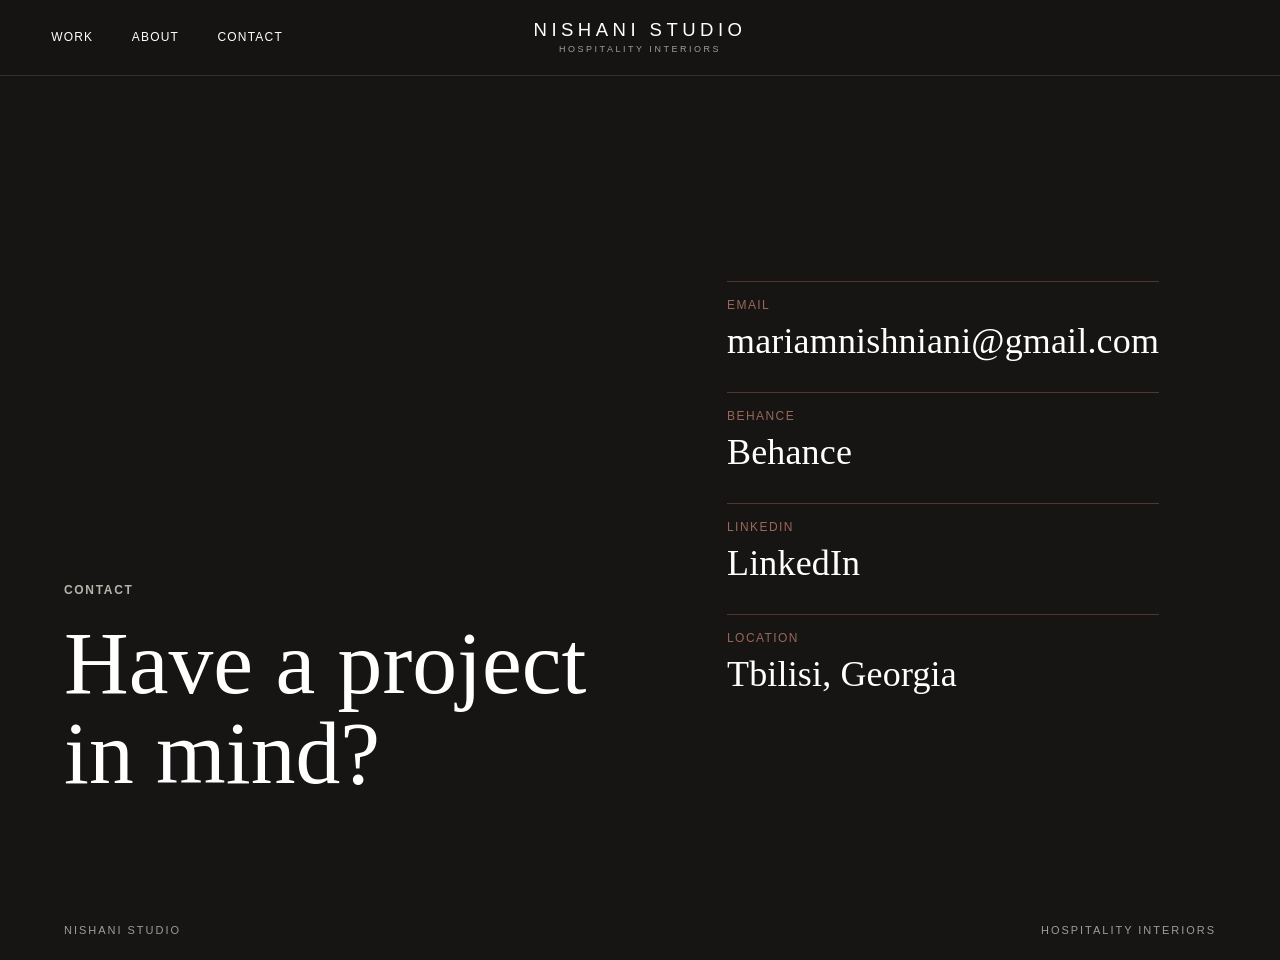
==== mariam-n-contact.html @ 5214959a "Initial Nishani Studio website" ====
<!doctype html>
<html lang="en">
  <head>
    <meta charset="utf-8" />
    <meta name="viewport" content="width=device-width, initial-scale=1" />
    <title>Contact / NISHANI STUDIO</title>
    <link rel="icon" href="favicon.ico" sizes="any" />
    <link rel="icon" type="image/png" sizes="16x16" href="favicon-16x16.png" />
    <link rel="icon" type="image/png" sizes="32x32" href="favicon-32x32.png" />
    <link rel="icon" type="image/png" sizes="48x48" href="favicon-48x48.png" />
    <link rel="apple-touch-icon" sizes="180x180" href="apple-touch-icon.png" />
    <link rel="stylesheet" href="mariam-n-studio.css?v=image-hierarchy-1" />
  </head>
  <body class="about-dark">
    <header class="site-header">
      <nav class="nav" aria-label="Primary">
        <a href="nishani-work.html#work">Work</a>
        <a href="nishani-about.html">About</a>
        <a href="mariam-n-contact.html">Contact</a>
      </nav>
      <a class="brand" href="index.html">NISHANI STUDIO<small>HOSPITALITY INTERIORS</small></a>
      <nav class="nav right" aria-label="Secondary"></nav>
    </header>

    <main>
      <section class="contact-page" data-reveal>
        <div>
          <p class="label">Contact</p>
          <h1>Have a project<br />in mind?</h1>
        </div>
        <div class="contact-details">
          <div class="contact-line">
            <span>Email</span>
            <a href="mailto:mariamnishniani@gmail.com">mariamnishniani@gmail.com</a>
          </div>
          <div class="contact-line">
            <span>Behance</span>
            <a href="https://www.behance.net/mariamnishni" target="_blank" rel="noreferrer">Behance</a>
          </div>
          <div class="contact-line">
            <span>LinkedIn</span>
            <a href="https://www.linkedin.com/in/mariam-nishnianidze-673200267/" target="_blank" rel="noreferrer">LinkedIn</a>
          </div>
          <div class="contact-line">
            <span>Location</span>
            <strong>Tbilisi, Georgia</strong>
          </div>
        </div>
      </section>
    </main>

    <footer>
      <span>NISHANI STUDIO</span>
      <span>HOSPITALITY INTERIORS</span>
    </footer>
    <script src="mariam-n-studio.js?v=motion-1"></script>
  </body>
</html>
---- mariam-n-studio.css ----
:root {
  --paper: #ffffff;
  --ink: #161514;
  --muted: #716b63;
  --line: #ded6cb;
  --soft: #f5f5f3;
  --clay: #9a6758;
  --berry: #7b2948;
  --sage: #647468;
  --serif: "PP Editorial New", "Editorial New", "Source Serif 4", "Literata", "Charter", "Constantia", "Cambria", Georgia, "Times New Roman", serif;
  --identity: "PP Neue Montreal", "Neue Haas Grotesk Text", "Neue Haas Grotesk Display", "Sohne", "Suisse Int'l", "Inter Tight", "Avenir Next", "Helvetica Neue", Helvetica, Arial, sans-serif;
  --sans: "Neue Haas Grotesk Text", "Avenir Next", Avenir, "Helvetica Neue", Helvetica, Arial, sans-serif;
  --mono-sans: "Avenir Next Condensed", "Arial Narrow", "Helvetica Neue", Helvetica, Arial, sans-serif;
  --project-hero-width: min(1500px, calc(100vw - clamp(28px, 6vw, 120px)));
  --project-standard-width: min(1180px, calc(100vw - clamp(42px, 13vw, 230px)));
  --project-detail-width: min(780px, calc(100vw - clamp(56px, 18vw, 320px)));
  --project-image-spacing: clamp(18px, 2.5vw, 34px);
}

* {
  box-sizing: border-box;
}

html {
  scroll-behavior: smooth;
}

body {
  margin: 0;
  background: var(--paper);
  color: var(--ink);
  font-family: var(--sans);
  font-size: 16px;
  letter-spacing: 0.01em;
  opacity: 0;
  transition: opacity 700ms ease;
}

body.is-loaded {
  opacity: 1;
}

body.is-leaving {
  opacity: 0;
}

body.landing-page {
  overflow: hidden;
  background: var(--ink);
  transition: opacity 900ms ease;
}

body.about-dark {
  background: var(--ink);
  color: var(--paper);
}

img {
  display: block;
  width: 100%;
  height: 100%;
  object-fit: cover;
}

a {
  color: inherit;
  text-decoration: none;
}

a,
button {
  transition: color 220ms ease, border-color 220ms ease, opacity 220ms ease, transform 220ms ease;
}

a:hover {
  color: var(--clay);
}

.site-header {
  position: sticky;
  top: 0;
  z-index: 20;
  display: grid;
  grid-template-columns: 1fr auto 1fr;
  align-items: center;
  padding: 20px clamp(20px, 4vw, 60px);
  border-bottom: 1px solid rgba(22, 21, 20, 0.08);
  background: rgba(255, 255, 255, 0.9);
  backdrop-filter: blur(14px);
}

.about-dark .site-header {
  border-bottom-color: rgba(255, 255, 255, 0.12);
  background: rgba(22, 21, 20, 0.88);
  color: var(--paper);
}

.about-dark .brand small,
.about-dark footer {
  color: rgba(255, 255, 255, 0.58);
}

.brand {
  justify-self: center;
  font-family: var(--identity);
  font-size: clamp(16px, 1.45vw, 22px);
  font-weight: 500;
  letter-spacing: 0.24em;
  line-height: 1.05;
  text-align: center;
  text-transform: uppercase;
}

.brand small {
  display: block;
  margin-top: 6px;
  color: var(--muted);
  font-family: var(--identity);
  font-size: 9px;
  font-weight: 400;
  letter-spacing: 0.28em;
  text-align: center;
  text-transform: uppercase;
}

.nav {
  display: flex;
  gap: clamp(18px, 3vw, 42px);
  align-items: center;
  font-family: var(--mono-sans);
  font-size: 12px;
  letter-spacing: 0.1em;
  text-transform: uppercase;
}

.nav.right {
  justify-content: flex-end;
}

.landing {
  position: relative;
  min-height: 100vh;
  display: grid;
  place-items: center;
  overflow: hidden;
  background: var(--ink);
  color: var(--paper);
}

.landing-image {
  position: absolute;
  inset: 0;
  width: 100%;
  height: 100%;
  object-fit: cover;
  object-position: center center;
  transform: scale(1.025);
  filter: saturate(0.92) contrast(1.01);
  animation: landingDrift 28s ease-in-out infinite alternate;
}

.landing-video {
  position: absolute;
  inset: 0;
  z-index: 0;
  width: 100%;
  height: 100%;
  object-fit: cover;
  object-position: center center;
  filter: saturate(0.92) contrast(1.01);
}

.landing-video:not([hidden]) + .landing-image {
  opacity: 0;
}

.landing-page.is-leaving .landing-image {
  transform: scale(1.08);
  filter: saturate(0.8) contrast(1.05) brightness(0.72);
}

.landing-shade {
  position: absolute;
  inset: 0;
  background:
    linear-gradient(180deg, rgba(0, 0, 0, 0.26), rgba(0, 0, 0, 0.06) 38%, rgba(0, 0, 0, 0.36)),
    rgba(0, 0, 0, 0.08);
  transition: background 900ms ease, opacity 900ms ease;
}

.landing-page.is-leaving .landing-shade {
  opacity: 1;
  background:
    linear-gradient(180deg, rgba(0, 0, 0, 0.68), rgba(0, 0, 0, 0.48)),
    rgba(0, 0, 0, 0.42);
}

.landing-header {
  position: absolute;
  top: 0;
  left: 0;
  right: 0;
  z-index: 2;
  display: flex;
  justify-content: center;
  padding: clamp(22px, 4vw, 44px) clamp(20px, 5vw, 70px);
}

.landing-nav {
  display: flex;
  gap: clamp(24px, 4vw, 56px);
  color: rgba(245, 240, 232, 0.82);
  font-family: var(--mono-sans);
  font-size: 12px;
  letter-spacing: 0.2em;
  text-transform: uppercase;
}

.landing-nav a:hover {
  color: var(--paper);
}

.landing-wordmark {
  color: var(--paper);
  font-family: var(--identity);
  font-size: clamp(16px, 1.6vw, 24px);
  font-weight: 500;
  letter-spacing: 0.24em;
  text-align: center;
  text-transform: uppercase;
}

.landing-wordmark small {
  display: block;
  margin-top: 7px;
  color: rgba(245, 240, 232, 0.72);
  font-family: var(--identity);
  font-size: 9px;
  font-weight: 400;
  letter-spacing: 0.3em;
}

.landing-center {
  position: relative;
  z-index: 2;
  width: min(880px, calc(100vw - 40px));
  color: var(--paper);
  text-align: center;
}

.landing-page.is-leaving .landing-center,
.landing-page.is-leaving .landing-header,
.landing-page.is-leaving .enter-link {
  opacity: 0;
  transform: translateY(-10px);
  transition: opacity 620ms ease, transform 620ms ease;
}

.landing-kicker {
  margin: 0 0 18px;
  color: rgba(245, 240, 232, 0.72);
  font-family: var(--mono-sans);
  font-size: 12px;
  letter-spacing: 0.26em;
  text-transform: uppercase;
}

.landing-center h1 {
  max-width: none;
  color: var(--paper);
  font-family: var(--identity);
  font-size: clamp(42px, 8vw, 112px);
  font-weight: 500;
  letter-spacing: 0.22em;
  line-height: 0.95;
  text-transform: uppercase;
}

.landing-center p:not(.landing-kicker) {
  max-width: 560px;
  margin: 20px auto 0;
  color: rgba(245, 240, 232, 0.78);
  font-family: var(--identity);
  font-size: 11px;
  font-weight: 400;
  letter-spacing: 0.3em;
  text-transform: uppercase;
}

.enter-link {
  position: absolute;
  left: 50%;
  bottom: clamp(24px, 5vw, 48px);
  z-index: 2;
  display: grid;
  gap: 12px;
  justify-items: center;
  color: var(--paper);
  font-family: var(--mono-sans);
  font-size: 12px;
  letter-spacing: 0.22em;
  text-transform: uppercase;
  transform: translateX(-50%);
}

.enter-link span {
  width: 1px;
  height: 44px;
  background: rgba(245, 240, 232, 0.64);
  transform-origin: top;
  animation: enterLine 1.8s ease-in-out infinite;
}

@keyframes landingDrift {
  from {
    transform: scale(1.025) translate3d(0, 0, 0);
  }

  to {
    transform: scale(1.055) translate3d(-0.8%, -0.4%, 0);
  }
}

@keyframes enterLine {
  0%, 100% {
    transform: scaleY(0.35);
    opacity: 0.55;
  }

  50% {
    transform: scaleY(1);
    opacity: 1;
  }
}

.hero {
  min-height: calc(100vh - 76px);
  display: grid;
  grid-template-columns: minmax(0, 0.72fr) minmax(380px, 1.28fr);
}

.work-intro {
  min-height: calc(72vh - 76px);
  display: flex;
  flex-direction: column;
  justify-content: flex-end;
  padding-bottom: clamp(54px, 9vw, 118px);
}

.work-intro h1 {
  max-width: 1160px;
}

.work-index {
  padding-top: clamp(42px, 6vw, 82px);
  padding-inline: clamp(16px, 3.6vw, 56px);
}

.work-label {
  margin-bottom: clamp(22px, 3vw, 40px);
}

.hero-copy {
  display: flex;
  flex-direction: column;
  justify-content: center;
  padding: clamp(42px, 7vw, 96px) clamp(22px, 5vw, 72px);
}

.label,
.meta {
  color: var(--clay);
  font-family: var(--mono-sans);
  font-size: 12px;
  font-weight: 700;
  letter-spacing: 0.14em;
  text-transform: uppercase;
}

.label {
  margin: 0 0 18px;
}

h1,
h2,
h3 {
  margin: 0;
  font-family: var(--serif);
  font-weight: 400;
}

h1 {
  max-width: 780px;
  font-size: clamp(48px, 8vw, 104px);
  line-height: 0.96;
  letter-spacing: 0;
}

h2 {
  font-size: clamp(36px, 5.4vw, 74px);
  line-height: 1.02;
  letter-spacing: 0;
}

h3 {
  font-size: clamp(26px, 3.4vw, 44px);
  line-height: 1.08;
  letter-spacing: 0;
}

p {
  color: var(--muted);
  line-height: 1.65;
  font-weight: 400;
}

.intro {
  max-width: 570px;
  margin: 30px 0 0;
  font-size: 18px;
}

.hero-image {
  min-height: 540px;
  overflow: hidden;
}

.hero-image img,
.work-card img,
.feature-project img,
.project-hero img,
.full-bleed img,
.gallery-two img {
  transform: scale(1.018);
  transition: transform 1800ms cubic-bezier(.2,.65,.2,1), filter 900ms ease, opacity 700ms ease;
}

.is-loaded .hero-image img,
.work-card:hover img,
.feature-project:hover img,
.project-hero img,
.full-bleed img,
.gallery-two img {
  transform: scale(1);
}

section {
  padding: clamp(86px, 12vw, 160px) clamp(20px, 5vw, 78px);
}

.section-head {
  display: grid;
  grid-template-columns: minmax(0, 0.7fr) minmax(280px, 0.3fr);
  gap: 30px;
  align-items: end;
  margin-bottom: 42px;
}

.section-head p {
  margin: 0;
}

.work-grid {
  display: grid;
  grid-template-columns: repeat(12, 1fr);
  gap: 18px;
}

.work-card {
  display: grid;
  gap: 16px;
}

.work-card a figure {
  transition: opacity 420ms ease, transform 900ms cubic-bezier(.2,.65,.2,1);
}

.work-card a:hover figure {
  opacity: 0.94;
  transform: translateY(-2px);
}

.editorial-work {
  display: grid;
  gap: clamp(18px, 2.5vw, 32px);
}

.feature-project {
  display: grid;
  grid-template-columns: minmax(0, 0.72fr) minmax(220px, 0.28fr);
  gap: clamp(16px, 2.4vw, 34px);
  align-items: center;
  --project-accent: var(--clay);
  --project-accent-hover: var(--clay);
  cursor: pointer;
}

.feature-project--social {
  --project-accent: #4f2f2c;
  --project-accent-hover: #673832;
  width: min(1320px, 100%);
  margin-inline: auto;
  grid-template-columns: minmax(0, 0.66fr) minmax(260px, 0.28fr);
  gap: clamp(18px, 2.6vw, 40px);
  justify-content: center;
}

.feature-project--hotel {
  --project-accent: #9a6758;
  --project-accent-hover: #ad7463;
}

.feature-project--cinematic {
  --project-accent: #6b4633;
  --project-accent-hover: #7c5039;
}

.feature-project--immersive {
  --project-accent: #9a7a56;
  --project-accent-hover: #aa855d;
}

.feature-project--kurunkoo {
  --project-accent: #6f3b42;
  --project-accent-hover: #81464d;
}

.feature-project:nth-child(even) {
  grid-template-columns: minmax(220px, 0.28fr) minmax(0, 0.72fr);
  align-items: center;
}

.feature-project--lead {
  grid-template-columns: minmax(0, 0.75fr) minmax(210px, 0.25fr);
}

.feature-project--wide {
  grid-template-columns: minmax(0, 0.76fr) minmax(210px, 0.24fr);
}

.feature-project--portrait figure {
  min-height: clamp(500px, 68vh, 820px);
}

.feature-project--hotel {
  grid-template-columns: minmax(0, 0.44fr) minmax(240px, 0.34fr);
  justify-content: center;
}

.feature-project--hotel figure {
  width: min(520px, 100%);
  min-height: clamp(620px, 76vh, 860px);
  justify-self: end;
}

.feature-project--hotel .feature-project-copy {
  justify-self: start;
}

.feature-project--cinematic {
  grid-template-columns: minmax(230px, 0.27fr) minmax(0, 0.73fr);
}

.feature-project--cinematic figure {
  grid-column: 2;
  min-height: clamp(430px, 56vh, 640px);
}

.feature-project--cinematic .feature-project-copy {
  grid-column: 1;
  grid-row: 1;
  justify-self: end;
}

.feature-project--immersive {
  grid-template-columns: minmax(0, 0.82fr) minmax(220px, 0.18fr);
  align-items: end;
  padding-top: clamp(18px, 2vw, 34px);
}

.feature-project--immersive figure {
  min-height: clamp(520px, 70vh, 820px);
}

.feature-project--immersive .feature-project-copy {
  align-self: end;
  padding-bottom: clamp(14px, 2vw, 32px);
}

.feature-project figure {
  grid-column: auto;
  margin: 0;
  min-height: clamp(430px, 60vh, 700px);
  overflow: hidden;
  background: var(--soft);
}

.feature-project--lead figure {
  min-height: clamp(460px, 64vh, 760px);
}

.feature-project-media {
  display: grid;
  gap: 10px;
}

.feature-project-media > a {
  display: block;
  color: inherit;
}

.feature-project figure img {
  width: 100%;
  height: 100%;
  object-fit: cover;
  transform: scale(1);
  transition: transform 2200ms cubic-bezier(.2,.65,.2,1), filter 1200ms ease;
}

.feature-project:hover figure img {
  transform: scale(1.028) translate3d(-0.35%, -0.25%, 0);
  filter: brightness(0.95) saturate(0.96);
}

.day-night-hover {
  position: relative;
  isolation: isolate;
}

.day-night-hover .day-image,
.day-night-hover .night-image {
  display: block;
}

.day-night-hover .night-image {
  position: absolute;
  inset: 0;
  z-index: 1;
  opacity: 0;
  transition: opacity 1400ms ease, transform 1500ms cubic-bezier(.2,.65,.2,1), filter 1400ms ease;
}

.day-night-hover .day-image {
  transition: transform 1500ms cubic-bezier(.2,.65,.2,1), filter 1400ms ease;
}

.feature-project--social:hover .day-night-hover img {
  transform: scale(1);
  filter: none;
}

.feature-project--social .day-night-trigger:hover .day-image,
.feature-project--social .day-night-trigger:focus-visible .day-image {
  transform: scale(1.018);
  filter: brightness(0.92) saturate(0.95);
}

.feature-project--social .day-night-trigger:hover .night-image,
.feature-project--social .day-night-trigger:focus-visible .night-image {
  opacity: 1;
  transform: scale(1.026) translate3d(-0.2%, -0.15%, 0);
}

.motion-helper {
  margin: 0;
  color: var(--clay);
  font-family: var(--mono-sans);
  font-size: 10px;
  letter-spacing: 0.22em;
  line-height: 1.4;
  text-transform: uppercase;
}

@media (hover: none) {
  .day-night-hover .night-image {
    display: none;
  }

  .motion-helper {
    display: none;
  }
}

.feature-project:nth-child(even) figure {
  grid-column: 2;
}

.feature-project-copy {
  grid-column: auto;
  width: min(320px, 100%);
  padding-bottom: 0;
  align-self: center;
}

.feature-project:nth-child(even) .feature-project-copy {
  grid-column: 1;
  grid-row: 1;
  justify-self: end;
  padding-top: 0;
  padding-bottom: 0;
}

.feature-project--hotel {
  grid-template-columns: minmax(230px, 0.32fr) minmax(0, 0.46fr);
  gap: clamp(12px, 2.2vw, 34px);
  justify-content: center;
  margin-top: clamp(-30px, -2.1vw, -20px);
}

.feature-project--hotel figure {
  grid-column: 2;
  width: min(620px, 100%);
  height: clamp(600px, 76vh, 850px);
  justify-self: start;
}

.feature-project--hotel .feature-project-copy {
  grid-column: 1;
  grid-row: 1;
  justify-self: end;
}

.feature-project--cinematic {
  grid-template-columns: minmax(0, 0.62fr) minmax(220px, 0.27fr);
  gap: clamp(18px, 2.6vw, 36px);
}

.feature-project--cinematic figure {
  grid-column: 1;
  height: clamp(360px, 48vh, 540px);
  min-height: 0;
}

.feature-project--cinematic .feature-project-copy {
  grid-column: 2;
  grid-row: 1;
  justify-self: start;
}

.feature-project--cinematic figure img {
  height: 100%;
}

.feature-project.feature-project--immersive {
  grid-template-columns: 1fr;
  gap: clamp(14px, 1.8vw, 24px);
  padding-block: clamp(10px, 1.3vw, 20px);
}

.feature-project.feature-project--immersive figure {
  grid-column: 1;
  height: clamp(500px, 68vh, 720px);
  min-height: 0;
}

.feature-project.feature-project--immersive .feature-project-copy {
  grid-column: 1;
  grid-row: 2;
  width: min(430px, 100%);
  justify-self: start;
  padding-bottom: 0;
}

.feature-project.feature-project--immersive figure img {
  height: 100%;
}

.feature-project-copy .project-category {
  max-width: 440px;
  margin: 10px 0 0;
  color: var(--project-accent);
  font-family: var(--mono-sans);
  font-size: 12px;
  letter-spacing: 0.12em;
  line-height: 1.5;
  text-transform: uppercase;
  transition: color 520ms ease;
}

.feature-project-copy .project-statement {
  max-width: 340px;
  margin: 12px 0 0;
  color: rgba(106, 99, 91, 0.86);
  font-size: 14px;
  line-height: 1.55;
}

.feature-project-copy h3 {
  margin-top: 10px;
  color: var(--project-accent);
  font-size: clamp(34px, 4.8vw, 68px);
  transition: color 520ms ease;
}

.feature-project:hover .feature-project-copy h3,
.feature-project:hover .feature-project-copy .project-category,
.feature-project:hover .project-number {
  color: var(--project-accent-hover);
}

.project-number {
  display: block;
  color: var(--project-accent);
  font-family: var(--mono-sans);
  font-size: 11px;
  letter-spacing: 0.16em;
  line-height: 1;
  transition: color 520ms ease;
}

.feature-project-copy .text-link {
  display: inline-block;
  margin-top: 26px;
  border-bottom: 1px solid currentColor;
  padding-bottom: 5px;
  font-family: var(--mono-sans);
  font-size: 12px;
  letter-spacing: 0.14em;
  text-transform: uppercase;
}

.work-card:nth-child(1) {
  grid-column: span 7;
}

.work-card:nth-child(2) {
  grid-column: span 5;
  padding-top: 76px;
}

.work-card:nth-child(3) {
  grid-column: 3 / span 8;
}

.work-card figure {
  margin: 0;
  aspect-ratio: 4 / 3;
  overflow: hidden;
  background: var(--soft);
}

.work-card:nth-child(2) figure {
  aspect-ratio: 4 / 5;
}

.work-card p {
  max-width: 720px;
  margin: 10px 0 0;
}

.split {
  display: grid;
  grid-template-columns: minmax(280px, 0.8fr) minmax(0, 1.2fr);
  gap: clamp(32px, 6vw, 84px);
  align-items: start;
  border-top: 1px solid var(--line);
  border-bottom: 1px solid var(--line);
}

.monogram {
  width: min(260px, 66vw);
  aspect-ratio: 1;
  display: grid;
  place-items: center;
  border: 1px solid var(--ink);
  font-family: var(--serif);
  font-size: clamp(54px, 9vw, 92px);
  letter-spacing: 0.12em;
}

.portrait-placeholder {
  width: min(360px, 72vw);
  aspect-ratio: 4 / 5;
  background:
    linear-gradient(135deg, rgba(22, 21, 20, 0.05), rgba(22, 21, 20, 0.015)),
    var(--soft);
}

.about-editorial {
  min-height: calc(100vh - 76px);
  display: grid;
  grid-template-columns: minmax(0, 0.62fr) minmax(300px, 0.38fr);
  gap: clamp(44px, 8vw, 110px);
  align-items: center;
  background: var(--ink);
  color: var(--paper);
}

.about-copy h1 {
  max-width: 900px;
  color: var(--paper);
  font-size: clamp(40px, 6.5vw, 86px);
  line-height: 1.02;
}

.about-body {
  max-width: 620px;
  margin: clamp(28px, 4vw, 46px) 0 0;
  color: rgba(255, 255, 255, 0.72);
  font-size: 18px;
}

.founder-statement {
  max-width: 560px;
  margin: 18px 0 0;
  color: rgba(255, 255, 255, 0.58);
}

.about-aside {
  display: grid;
  gap: clamp(28px, 4vw, 46px);
  align-self: end;
}

.portrait-dark {
  width: min(340px, 100%);
  justify-self: end;
  background:
    linear-gradient(135deg, rgba(255, 255, 255, 0.09), rgba(255, 255, 255, 0.025)),
    #24211e;
}

.about-portrait-page {
  min-height: calc(100vh - 76px);
  grid-template-columns: minmax(0, 0.56fr) minmax(280px, 0.44fr);
  gap: clamp(34px, 6vw, 88px);
  padding-top: clamp(42px, 6vw, 78px);
  padding-bottom: clamp(42px, 6vw, 78px);
}

.about-portrait-page .about-copy h1 {
  max-width: 620px;
  font-size: clamp(44px, 6vw, 78px);
  line-height: 1.03;
}

.about-role,
.about-location {
  margin: 10px 0 0;
  color: rgba(255, 255, 255, 0.76);
  font-family: var(--mono-sans);
  font-size: 12px;
  letter-spacing: 0.12em;
  line-height: 1.45;
  text-transform: uppercase;
}

.about-portrait-page .about-body {
  max-width: 520px;
  margin-top: clamp(26px, 3vw, 38px);
  font-size: 16px;
  line-height: 1.65;
}

.selected-services {
  margin-top: clamp(34px, 5vw, 62px);
}

.selected-services ul {
  display: grid;
  gap: 9px;
  margin: 18px 0 0;
  padding: 0;
  list-style: none;
  color: rgba(255, 255, 255, 0.7);
  font-size: 15px;
}

.selected-services li {
  padding-top: 9px;
  border-top: 1px solid rgba(154, 103, 88, 0.34);
}

.about-portrait {
  width: min(430px, 100%);
  margin: 0;
  justify-self: end;
  align-self: center;
  overflow: hidden;
  background: #24211e;
}

.about-portrait img {
  width: 100%;
  height: auto;
  object-fit: contain;
  filter: grayscale(1);
}

.founder-list {
  display: grid;
  gap: 22px;
  margin: 0;
}

.founder-list div {
  border-top: 1px solid rgba(255, 255, 255, 0.16);
  padding-top: 16px;
}

.founder-list dt {
  color: rgba(255, 255, 255, 0.48);
  font-family: var(--mono-sans);
  font-size: 12px;
  letter-spacing: 0.16em;
  text-transform: uppercase;
}

.founder-list dd {
  margin: 8px 0 0;
  color: var(--paper);
  font-family: var(--serif);
  font-size: clamp(24px, 3vw, 38px);
  line-height: 1.14;
}

.founder-list dd span {
  display: block;
}

.large-copy {
  margin: 0 0 24px;
  color: var(--ink);
  font-family: var(--serif);
  font-size: clamp(30px, 4.6vw, 58px);
  line-height: 1.12;
  letter-spacing: 0;
}

.discipline-grid {
  display: grid;
  grid-template-columns: repeat(4, minmax(0, 1fr));
  border-top: 1px solid var(--line);
  border-left: 1px solid var(--line);
}

.discipline {
  min-height: 250px;
  padding: clamp(22px, 3vw, 34px);
  border-right: 1px solid var(--line);
  border-bottom: 1px solid var(--line);
}

.discipline p {
  margin: 18px 0 0;
}

.process-strip {
  display: grid;
  grid-template-columns: repeat(4, minmax(0, 1fr));
  border-top: 1px solid var(--line);
}

.process-step {
  min-height: 220px;
  padding: clamp(26px, 5vw, 56px);
  border-right: 1px solid var(--line);
}

.process-step:last-child {
  border-right: 0;
}

.process-step p {
  margin: 22px 0 0;
}

.about-page {
  min-height: calc(100vh - 76px);
  align-items: center;
}

.contact,
.contact-page {
  display: grid;
  grid-template-columns: minmax(0, 0.75fr) minmax(280px, 0.25fr);
  gap: 36px;
  align-items: end;
  background: var(--ink);
  color: var(--paper);
}

.contact p,
.contact-page p {
  color: rgba(245, 240, 232, 0.72);
}

.button {
  display: inline-flex;
  min-height: 46px;
  align-items: center;
  justify-content: center;
  border: 1px solid currentColor;
  padding: 12px 18px;
  font-size: 12px;
  text-transform: uppercase;
}

.button:hover {
  color: var(--paper);
  border-color: var(--clay);
  background: var(--clay);
}

.button-row {
  display: grid;
  gap: 12px;
}

.contact-page {
  min-height: calc(100vh - 76px);
  padding: clamp(54px, 8vw, 110px) clamp(18px, 5vw, 72px);
}

.contact-page h1 {
  max-width: 620px;
  font-size: clamp(46px, 7vw, 92px);
  line-height: 1;
}

.contact-details {
  display: grid;
  gap: clamp(18px, 3vw, 30px);
  align-self: center;
}

.contact-line {
  border-top: 1px solid rgba(154, 103, 88, 0.42);
  padding-top: 16px;
}

.contact-line span {
  display: block;
  color: var(--clay);
  font-family: var(--mono-sans);
  font-size: 12px;
  letter-spacing: 0.12em;
  text-transform: uppercase;
}

.contact-line a,
.contact-line strong {
  display: inline-block;
  margin-top: 8px;
  color: var(--paper);
  font-family: var(--serif);
  font-size: clamp(24px, 3vw, 36px);
  font-weight: 400;
}

.project-hero {
  display: block;
  min-height: 0;
  padding: clamp(28px, 4vw, 54px) clamp(20px, 5vw, 78px) clamp(30px, 4vw, 58px);
}

.project-hero figure {
  margin: 0;
  width: 100%;
}

.project-title {
  width: min(1120px, 100%);
  margin: clamp(24px, 3.6vw, 52px) auto 0;
  padding: 0;
}

.project-title dl {
  display: grid;
  grid-template-columns: repeat(3, minmax(0, 1fr));
  gap: 12px;
  margin: clamp(22px, 3vw, 36px) 0 0;
}

.project-title div {
  display: grid;
  gap: 8px;
  border-top: 1px solid rgba(154, 103, 88, 0.34);
  padding-top: 14px;
}

.project-title dt {
  color: var(--clay);
  font-family: var(--mono-sans);
  font-size: 12px;
  letter-spacing: 0.12em;
  text-transform: uppercase;
}

.project-title dd {
  margin: 0;
  color: var(--muted);
}

.project-summary {
  width: min(620px, 100%);
  margin: clamp(24px, 3vw, 38px) 0 0;
  color: var(--muted);
  font-size: 15px;
  line-height: 1.65;
}

.project-intro {
  padding-bottom: 0;
}

.concept-brief {
  display: flex;
  justify-content: flex-end;
  padding-top: clamp(60px, 8vw, 112px);
  padding-bottom: clamp(42px, 6vw, 82px);
}

.concept-brief p {
  width: min(640px, 100%);
  margin: 0;
  font-size: 17px;
  line-height: 1.72;
}

.full-bleed {
  padding: 0;
}

.full-bleed figure {
  margin: 0;
  min-height: 88vh;
}

.full-bleed + .drawing-grid {
  padding-top: clamp(34px, 5vw, 72px);
}

.story-grid {
  display: grid;
  grid-template-columns: minmax(280px, 0.38fr) minmax(0, 0.62fr);
  gap: clamp(30px, 6vw, 86px);
}

.story-grid p:first-of-type {
  margin-top: 0;
}

.drawing-grid {
  display: grid;
  grid-template-columns: minmax(280px, 0.45fr) minmax(0, 0.55fr);
  gap: 22px;
  align-items: stretch;
}

.drawing-grid.plan-led {
  grid-template-columns: 1fr;
  gap: 0;
  align-items: start;
}

.drawing-image {
  min-height: 420px;
  border: 1px solid var(--line);
  background: white;
}

.plan-led .drawing-image {
  min-height: 0;
  border: 0;
}

.drawing-image img {
  object-fit: contain;
  padding: clamp(16px, 3vw, 34px);
}

.plan-led .drawing-image img {
  height: auto;
  padding: 0;
}

.drawing-grid.plan-led,
.frame-floorplan,
.ommo-floorplan {
  width: min(74vw, 1280px);
  max-width: calc(100vw - clamp(28px, 6vw, 120px));
  margin-inline: auto;
}

.drawing-grid.plan-led .drawing-image,
.frame-floorplan figure,
.ommo-floorplan figure {
  width: 100%;
}

.drawing-grid.plan-led .drawing-image img,
.frame-floorplan img,
.ommo-floorplan img {
  display: block;
  width: 100%;
  max-width: 100%;
  height: auto;
  object-fit: contain;
  margin-inline: auto;
}

.plan {
  min-height: 420px;
  border: 1px solid var(--ink);
  background:
    linear-gradient(90deg, transparent 49%, rgba(22,21,20,.22) 50%, transparent 51%) 0 0 / 31% 100%,
    linear-gradient(0deg, transparent 49%, rgba(22,21,20,.18) 50%, transparent 51%) 0 0 / 100% 34%,
    var(--paper);
  position: relative;
}

.plan::before,
.plan::after {
  content: "";
  position: absolute;
  border: 1px solid var(--ink);
}

.plan::before {
  width: 34%;
  height: 24%;
  left: 12%;
  top: 15%;
}

.plan::after {
  width: 38%;
  height: 34%;
  right: 11%;
  bottom: 13%;
}

.notes {
  display: grid;
  gap: 12px;
}

.plan-led .notes {
  grid-template-columns: repeat(2, minmax(180px, 300px));
  gap: clamp(18px, 3vw, 44px);
  align-self: start;
  width: min(720px, 100%);
  margin-top: clamp(-118px, -6vw, -56px);
  padding-top: 0;
}

.note {
  padding: clamp(24px, 4vw, 38px);
  border: 1px solid var(--line);
}

.plan-led .note {
  border-width: 1px 0 0;
  padding: 18px 0 0;
}

.material-board {
  display: grid;
  grid-template-columns: repeat(5, minmax(0, 1fr));
  min-height: 260px;
}

.material {
  display: flex;
  align-items: end;
  padding: 18px;
  color: white;
  font-family: var(--mono-sans);
  font-size: 12px;
  letter-spacing: 0.12em;
  text-transform: uppercase;
}

.material.light {
  color: var(--ink);
}

.gallery-two {
  display: grid;
  grid-template-columns: 1fr 1fr;
  gap: 18px;
}

.gallery-two figure {
  margin: 0;
  aspect-ratio: 4 / 5;
  background: var(--soft);
}

.project-gallery {
  display: grid;
  grid-template-columns: repeat(12, 1fr);
  gap: clamp(16px, 2.6vw, 34px);
}

.project-gallery figure {
  margin: 0;
  min-height: 520px;
  background: var(--soft);
  overflow: hidden;
}

.project-gallery figure:nth-child(1) {
  grid-column: span 7;
}

.project-gallery figure:nth-child(2) {
  grid-column: span 5;
}

.project-gallery figure:nth-child(3) {
  grid-column: 3 / span 8;
  min-height: 640px;
}

.ceiling-renders {
  padding-top: clamp(28px, 4vw, 56px);
  padding-bottom: clamp(44px, 6vw, 76px);
}

.ceiling-pair {
  display: grid;
  grid-template-columns: 1fr 1fr;
  gap: clamp(14px, 2vw, 28px);
}

.ceiling-pair figure {
  margin: 0;
  min-height: clamp(460px, 62vh, 720px);
  overflow: hidden;
  background: var(--soft);
}

.ceiling-pair img {
  width: 100%;
  height: 100%;
  object-fit: cover;
}

.restroom-vignette {
  padding-top: clamp(118px, 14vw, 190px);
}

.restroom-pair {
  display: grid;
  grid-template-columns: 1fr 1fr;
  gap: clamp(12px, 1.6vw, 22px);
  align-items: stretch;
}

.restroom-pair figure {
  margin: 0;
  aspect-ratio: 4 / 5;
  overflow: hidden;
  background: var(--soft);
}

.restroom-pair img {
  width: 100%;
  height: 100%;
  object-fit: cover;
}

.project-pair {
  display: grid;
  grid-template-columns: 1fr 1fr;
  gap: clamp(12px, 1.6vw, 22px);
  padding-top: clamp(20px, 3vw, 38px);
  padding-bottom: clamp(20px, 3vw, 38px);
  align-items: stretch;
}

.project-pair figure {
  margin: 0;
  aspect-ratio: 16 / 10;
  overflow: hidden;
  background: var(--soft);
}

.project-pair img {
  width: 100%;
  height: 100%;
  object-fit: cover;
}

.kurunkoo-page .drawing-grid.plan-led + .project-pair {
  padding-top: clamp(8px, 1.6vw, 22px);
}

.standalone-render {
  padding-top: clamp(20px, 3vw, 38px);
  padding-bottom: clamp(20px, 3vw, 38px);
}

.standalone-render figure {
  margin: 0;
  background: var(--soft);
}

.standalone-render img {
  width: 100%;
  height: auto;
  object-fit: contain;
}

.fitting-detail figure {
  width: min(960px, 100%);
  margin-inline: auto;
}

.closing-render {
  padding-bottom: clamp(56px, 7vw, 88px);
}

.slow-mornings-page .project-hero {
  min-height: 0;
  padding-top: clamp(28px, 4vw, 54px);
  padding-bottom: clamp(30px, 4vw, 58px);
}

.slow-mornings-page .project-title {
  padding-top: 0;
  padding-bottom: 0;
}

.slow-mornings-page .project-title dl {
  margin-top: 30px;
}

.slow-mornings-page .concept-brief {
  padding-top: clamp(20px, 3vw, 34px);
  padding-bottom: clamp(22px, 3vw, 38px);
}

.slow-mornings-page .concept-brief p {
  width: min(560px, 100%);
  font-size: 15px;
  line-height: 1.65;
}

.slow-mornings-page .full-bleed figure {
  min-height: clamp(460px, 64vh, 690px);
}

.slow-mornings-page .full-bleed + .drawing-grid {
  padding-top: clamp(20px, 3vw, 36px);
}

.slow-mornings-page .drawing-grid.plan-led {
  width: min(74vw, 1280px);
  max-width: calc(100vw - clamp(28px, 6vw, 120px));
  padding-left: 0;
  padding-right: 0;
  padding-bottom: 0;
}

.slow-mornings-page .plan-led .drawing-image {
  min-height: 0;
}

.slow-mornings-page .ceiling-renders {
  padding-top: clamp(8px, 1.6vw, 22px);
  padding-bottom: clamp(24px, 3.6vw, 46px);
}

.slow-mornings-page .ceiling-pair figure {
  min-height: clamp(380px, 54vh, 620px);
}

.slow-mornings-page .restroom-vignette {
  padding-top: clamp(20px, 3vw, 38px);
  padding-bottom: clamp(56px, 7vw, 88px);
}

.kurunkoo-page .project-hero {
  min-height: 0;
  padding-top: clamp(28px, 4vw, 54px);
  padding-bottom: clamp(30px, 4vw, 58px);
}

.kurunkoo-page .project-title {
  padding-top: 0;
  padding-bottom: 0;
}

.kurunkoo-page .project-title dl {
  margin-top: 30px;
}

.kurunkoo-page .concept-brief {
  padding-top: clamp(20px, 3vw, 34px);
  padding-bottom: clamp(22px, 3vw, 38px);
}

.kurunkoo-page .concept-brief p {
  width: min(620px, 100%);
  font-size: 15px;
  line-height: 1.65;
}

.kurunkoo-page .full-bleed figure {
  min-height: clamp(460px, 64vh, 690px);
}

.kurunkoo-page .full-bleed + .drawing-grid {
  padding-top: clamp(20px, 3vw, 36px);
}

.kurunkoo-page .drawing-grid.plan-led {
  width: min(74vw, 1280px);
  max-width: calc(100vw - clamp(28px, 6vw, 120px));
  padding-left: 0;
  padding-right: 0;
  padding-bottom: 0;
}

.kurunkoo-page .plan-led .drawing-image {
  min-height: 0;
}

.frame-page .project-hero {
  min-height: 0;
  padding-top: clamp(22px, 3vw, 40px);
  padding-bottom: clamp(14px, 2vw, 26px);
}

.frame-page .project-title {
  margin-top: clamp(18px, 2.4vw, 34px);
}

.frame-page .project-title dl.compact-meta {
  grid-template-columns: repeat(2, minmax(0, 1fr));
  width: min(680px, 100%);
}

.frame-page .project-summary {
  margin-top: clamp(16px, 2vw, 24px);
}

.frame-floorplan {
  width: min(70vw, 1120px);
  max-width: calc(100vw - clamp(28px, 6vw, 120px));
  margin-inline: auto;
  padding: clamp(12px, 2vw, 24px) 0 clamp(18px, 2.8vw, 36px);
}

.frame-floorplan .label {
  margin: 0 0 12px;
}

.frame-floorplan figure {
  margin: 0;
  background: #ffffff;
  text-align: center;
}

.frame-floorplan img {
  display: block;
  width: 100%;
  max-width: 100%;
  height: auto;
  object-fit: contain;
  margin-inline: auto;
}

.frame-page .standalone-render {
  padding-top: clamp(12px, 2vw, 28px);
  padding-bottom: clamp(12px, 2vw, 28px);
}

.frame-page .standalone-render figure {
  width: min(1500px, calc(100vw - clamp(28px, 6vw, 120px)));
  text-align: center;
}

.frame-page .standalone-render img,
.frame-page .project-hero img {
  display: block;
  width: auto;
  max-width: 100%;
  max-height: 76vh;
  height: auto;
  object-fit: contain;
  margin-inline: auto;
}

.frame-page .frame-emphasis figure {
  width: min(1540px, calc(100vw - clamp(24px, 5vw, 96px)));
}

.slow-mornings-page .project-hero figure,
.kurunkoo-page .project-hero figure,
.frame-page .project-hero figure,
.project-hero figure,
.full-bleed figure,
.slow-mornings-page .full-bleed figure,
.kurunkoo-page .full-bleed figure,
.slow-mornings-page .ceiling-pair figure,
.slow-mornings-page .restroom-pair figure,
.kurunkoo-page .project-pair figure,
.kurunkoo-page .standalone-render figure,
.frame-page .standalone-render figure {
  min-height: 0;
  height: auto;
  overflow: visible;
  background: transparent;
}

.slow-mornings-page .project-hero img,
.kurunkoo-page .project-hero img,
.frame-page .project-hero img,
.project-hero img,
.full-bleed img,
.slow-mornings-page .full-bleed img,
.kurunkoo-page .full-bleed img,
.slow-mornings-page .ceiling-pair img,
.slow-mornings-page .restroom-pair img,
.kurunkoo-page .project-pair img,
.kurunkoo-page .standalone-render img,
.frame-page .standalone-render img {
  width: 100%;
  height: auto;
  object-fit: contain;
}

.slow-mornings-page .restroom-pair figure {
  aspect-ratio: auto;
}

.kurunkoo-page .project-pair figure {
  aspect-ratio: auto;
}

.frame-page .project-hero figure {
  text-align: center;
}

.frame-page .project-hero img,
.frame-page .standalone-render img {
  display: block;
  width: auto;
  max-width: 100%;
  max-height: 76vh;
  height: auto;
  object-fit: contain;
  margin-inline: auto;
}

.frame-floorplan img {
  display: block;
  width: 100%;
  max-width: 100%;
  height: auto;
  object-fit: contain;
  margin-inline: auto;
}

.ommo-page .project-hero {
  width: min(1280px, calc(100vw - clamp(28px, 7vw, 132px)));
  margin-inline: auto;
  min-height: 0;
  padding: clamp(18px, 2.4vw, 32px) 0 clamp(6px, 1vw, 14px);
}

.ommo-page .project-hero figure {
  width: min(1180px, 100%);
  margin-inline: auto;
}

.ommo-page .project-title {
  width: min(1180px, 100%);
  margin-top: clamp(14px, 1.8vw, 24px);
}

.ommo-page .project-summary {
  width: min(760px, 100%);
  margin-top: clamp(12px, 1.5vw, 18px);
}

.ommo-floorplan {
  width: min(74vw, 1280px);
  max-width: calc(100vw - clamp(28px, 6vw, 120px));
  padding: clamp(6px, 1vw, 14px) 0 clamp(6px, 1vw, 14px);
}

.ommo-floorplan .label {
  margin: 0 0 12px;
}

.ommo-floorplan figure {
  margin: 0;
  background: #ffffff;
  text-align: center;
}

.ommo-floorplan img {
  display: block;
  width: 100%;
  max-width: 100%;
  max-height: 88vh;
  height: auto;
  object-fit: contain;
  object-position: center center;
  margin-inline: auto;
}

.ommo-page .standalone-render,
.ommo-transition {
  padding-top: clamp(4px, 0.8vw, 12px);
  padding-bottom: clamp(4px, 0.8vw, 12px);
}

.ommo-page .standalone-render figure {
  width: min(1500px, calc(100vw - clamp(28px, 6vw, 120px)));
  text-align: center;
}

.ommo-page .project-hero figure,
.ommo-transition figure {
  text-align: center;
}

.ommo-page .project-hero img,
.ommo-page .standalone-render img {
  display: block;
  width: auto;
  max-width: 100%;
  max-height: 76vh;
  height: auto;
  object-fit: cover;
  object-position: center center;
  transform-origin: center center;
  margin-left: auto;
  margin-right: auto;
  margin-inline: auto;
}

.ommo-transition {
  width: min(1580px, calc(100vw - clamp(24px, 5vw, 92px)));
  margin-inline: auto;
}

.ommo-transition figure {
  margin: 0;
  position: relative;
}

.ommo-transition img,
.ommo-transition-video {
  display: block;
  width: auto;
  max-width: 100%;
  max-height: 82vh;
  height: auto;
  object-fit: cover;
  object-position: center center;
  transform-origin: center center;
  margin-left: auto;
  margin-right: auto;
  margin-inline: auto;
}

.ommo-transition-video {
  width: auto;
}

.ommo-transition-video:not([hidden]) + img {
  display: none;
}

.ommo-transition.is-visible img {
  animation: ommoAtmosphere 18s ease-in-out infinite alternate;
}

@media (min-width: 901px) {
  .frame-page .project-hero,
  .frame-page .standalone-render,
  .ommo-page .project-hero,
  .ommo-page .standalone-render,
  .ommo-transition {
    margin-left: auto;
    margin-right: auto;
  }

  .frame-page .project-hero figure,
  .frame-page .standalone-render figure,
  .ommo-page .project-hero figure,
  .ommo-page .standalone-render figure,
  .ommo-transition figure {
    margin-left: auto;
    margin-right: auto;
    margin-inline: auto;
  }

  .frame-page .project-hero img,
  .frame-page .standalone-render img,
  .ommo-page .project-hero img,
  .ommo-page .standalone-render img,
  .ommo-transition img {
    object-position: center center;
    transform: none;
    margin-left: auto;
    margin-right: auto;
    margin-inline: auto;
  }
}

@keyframes ommoAtmosphere {
  from {
    transform: scale(1) translate3d(0, 0, 0);
  }

  to {
    transform: scale(1.012) translate3d(0, 0, 0);
  }
}

.rene-page .project-hero {
  min-height: 0;
  padding-top: clamp(22px, 3vw, 40px);
  padding-bottom: clamp(14px, 2vw, 26px);
}

.rene-page .project-title {
  margin-top: clamp(18px, 2.4vw, 34px);
}

.rene-page .project-summary {
  margin-top: clamp(16px, 2vw, 24px);
}

.rene-page .standalone-render,
.rene-room,
.rene-bathrooms {
  padding-top: clamp(12px, 2vw, 28px);
  padding-bottom: clamp(12px, 2vw, 28px);
}

.rene-page .standalone-render figure,
.rene-room,
.rene-bathrooms {
  width: min(1500px, calc(100vw - clamp(28px, 6vw, 120px)));
  margin-inline: auto;
}

.rene-page .project-hero figure,
.rene-page .standalone-render figure,
.rene-room figure,
.rene-bathroom-grid figure {
  text-align: center;
}

.rene-page .project-hero img,
.rene-page .standalone-render img,
.rene-room img,
.rene-bathroom-grid img {
  display: block;
  width: auto;
  max-width: 100%;
  max-height: 76vh;
  height: auto;
  object-fit: contain;
  margin-inline: auto;
}

.rene-section-title {
  width: min(1120px, calc(100vw - clamp(28px, 6vw, 120px)));
  margin: clamp(28px, 4vw, 56px) auto clamp(12px, 1.8vw, 24px);
}

.rene-section-title .label {
  margin-bottom: 10px;
}

.rene-section-title p:not(.label) {
  width: min(620px, 100%);
  margin: 0;
  color: var(--muted);
  line-height: 1.6;
}

.rene-room {
  display: grid;
  grid-template-columns: 1fr 1fr;
  gap: clamp(12px, 2vw, 28px);
}

.rene-room figure,
.rene-bathroom-grid figure {
  margin: 0;
}

.rene-bathrooms .rene-section-title {
  width: 100%;
  margin: 0 0 clamp(12px, 1.8vw, 24px);
}

.rene-bathroom-grid {
  display: grid;
  grid-template-columns: repeat(3, 1fr);
  gap: clamp(12px, 2vw, 24px);
  align-items: start;
}

.rene-bathroom-grid img {
  max-height: 72vh;
}

footer {
  display: flex;
  justify-content: space-between;
  gap: 20px;
  padding: 24px clamp(18px, 5vw, 72px);
  color: var(--muted);
  font-family: var(--identity);
  font-size: 11px;
  font-weight: 400;
  letter-spacing: 0.18em;
  text-transform: uppercase;
}

.about-dark footer {
  background: var(--ink);
}

[data-reveal] {
  opacity: 0;
  transform: translateY(20px);
  transition: opacity 1200ms ease, transform 1200ms cubic-bezier(.2,.65,.2,1);
}

[data-reveal].is-visible {
  opacity: 1;
  transform: translateY(0);
}

/* Shared editorial hierarchy for project imagery. */
.project-hero figure {
  width: var(--project-hero-width);
  margin-inline: auto;
}

.project-hero img {
  display: block;
  width: 100%;
  max-width: 100%;
  height: auto;
  max-height: 84vh;
  object-fit: contain;
  object-position: center center;
  margin-inline: auto;
}

.full-bleed,
.standalone-render,
.ceiling-renders,
.restroom-vignette,
.project-pair,
.ommo-transition,
.rene-room,
.rene-bathrooms {
  padding-top: var(--project-image-spacing);
  padding-bottom: var(--project-image-spacing);
}

.full-bleed figure,
.standalone-render figure,
.ommo-transition,
.rene-page .standalone-render figure,
.rene-room,
.rene-bathrooms {
  width: var(--project-standard-width);
  margin-inline: auto;
}

.ceiling-renders,
.restroom-vignette,
.project-pair {
  width: var(--project-standard-width);
  margin-inline: auto;
}

.full-bleed figure,
.ceiling-pair figure,
.project-pair figure {
  min-height: 0;
}

.full-bleed img,
.standalone-render img,
.ommo-transition img,
.ommo-transition-video,
.rene-page .standalone-render img,
.rene-room img,
.rene-bathroom-grid img {
  display: block;
  width: 100%;
  max-width: 100%;
  height: auto;
  max-height: 74vh;
  object-fit: contain;
  object-position: center center;
  margin-inline: auto;
}

.ceiling-pair,
.restroom-pair,
.project-pair,
.rene-room,
.rene-bathroom-grid {
  gap: clamp(12px, 1.8vw, 24px);
}

.detail-render figure,
.fitting-detail figure {
  width: var(--project-detail-width);
}

.detail-render img,
.fitting-detail img {
  max-height: 66vh;
}

.closing-render {
  padding-bottom: clamp(42px, 5vw, 70px);
}

@media (prefers-reduced-motion: reduce) {
  html {
    scroll-behavior: auto;
  }

  body,
  a,
  button,
  [data-reveal],
  .hero-image img,
  .work-card img,
  .feature-project img,
  .project-hero img,
  .full-bleed img,
  .gallery-two img {
    transition: none;
    transform: none;
  }

  .landing-image,
  .landing-video,
  .enter-link span {
    animation: none;
    transform: none;
  }

  .motion-video {
    display: none;
  }

  .ommo-transition.is-visible img {
    animation: none;
  }

  .day-night-hover .night-image,
  .motion-helper {
    display: none;
  }
}

@media (max-width: 900px) {
  .landing-image {
    object-position: 65% center;
    transform: scale(1.015);
  }

  .landing-video {
    object-position: 65% center;
  }

  .site-header {
    grid-template-columns: 1fr;
    gap: 12px;
    justify-items: center;
  }

  .nav,
  .nav.right {
    justify-content: center;
    flex-wrap: wrap;
  }

  .hero,
  .project-hero,
  .section-head,
  .split,
  .contact,
  .about-editorial,
  .story-grid,
  .drawing-grid,
  .drawing-grid.plan-led,
  .frame-planning {
    grid-template-columns: 1fr;
  }

  .hero-image {
    order: -1;
    min-height: 430px;
  }

  .project-hero figure {
    min-height: 0;
  }

  .ommo-page .project-hero figure,
  .ommo-page .standalone-render figure,
  .ommo-transition figure,
  .frame-page .project-hero figure,
  .frame-page .standalone-render figure,
  .slow-mornings-page .project-hero figure,
  .slow-mornings-page .full-bleed figure,
  .slow-mornings-page .ceiling-pair figure,
  .slow-mornings-page .restroom-pair figure,
  .kurunkoo-page .project-hero figure,
  .kurunkoo-page .full-bleed figure,
  .kurunkoo-page .project-pair figure,
  .kurunkoo-page .standalone-render figure,
  .rene-page .project-hero figure,
  .rene-page .standalone-render figure,
  .rene-room figure,
  .rene-bathroom-grid figure {
    margin-left: auto;
    margin-right: auto;
    margin-inline: auto;
  }

  .ommo-page .project-hero img,
  .ommo-page .standalone-render img,
  .ommo-transition img,
  .frame-page .project-hero img,
  .frame-page .standalone-render img,
  .slow-mornings-page .project-hero img,
  .slow-mornings-page .full-bleed img,
  .slow-mornings-page .ceiling-pair img,
  .slow-mornings-page .restroom-pair img,
  .kurunkoo-page .project-hero img,
  .kurunkoo-page .full-bleed img,
  .kurunkoo-page .project-pair img,
  .kurunkoo-page .standalone-render img,
  .rene-page .project-hero img,
  .rene-page .standalone-render img,
  .rene-room img,
  .rene-bathroom-grid img {
    display: block;
    width: 100%;
    max-width: 100%;
    height: auto;
    object-fit: contain;
    object-position: center center;
    transform: none;
    margin-left: auto;
    margin-right: auto;
    margin-inline: auto;
  }

  .project-title dl {
    grid-template-columns: 1fr;
  }

  .work-card:nth-child(1),
  .work-card:nth-child(2),
  .work-card:nth-child(3) {
    grid-column: 1 / -1;
    padding-top: 0;
  }

  .feature-project,
  .feature-project:nth-child(even),
  .feature-project--social,
  .feature-project--hotel,
  .feature-project--cinematic,
  .feature-project.feature-project--immersive,
  .feature-project--lead,
  .feature-project--wide {
    grid-template-columns: 1fr;
    gap: 16px;
  }

  .feature-project figure,
  .feature-project:nth-child(even) figure,
  .feature-project--hotel figure,
  .feature-project--cinematic figure,
  .feature-project.feature-project--immersive figure,
  .feature-project-copy,
  .feature-project:nth-child(even) .feature-project-copy,
  .feature-project--hotel .feature-project-copy,
  .feature-project--cinematic .feature-project-copy,
  .feature-project.feature-project--immersive .feature-project-copy {
    grid-column: 1;
    grid-row: auto;
    padding: 0;
    justify-self: start;
    width: 100%;
  }

  .feature-project figure {
    width: 100%;
    min-height: 0;
    height: clamp(320px, 62vh, 520px);
  }

  .feature-project--kurunkoo figure img {
    object-position: 25% center;
  }

  .feature-project:nth-child(even) .feature-project-copy {
    justify-self: start;
  }

  .feature-project--hotel {
    margin-top: 0;
  }

  .frame-planning {
    width: min(100%, calc(100vw - 36px));
    gap: 28px;
  }

  .frame-floorplan {
    width: min(100%, calc(100vw - 36px));
  }

  .ommo-floorplan,
  .ommo-transition,
  .rene-page .standalone-render figure,
  .rene-room,
  .rene-bathrooms,
  .rene-section-title {
    width: min(100%, calc(100vw - 36px));
  }

  .frame-page .project-hero img,
  .frame-page .standalone-render img,
  .ommo-page .project-hero img,
  .ommo-page .standalone-render img {
    max-height: 72vh;
    object-position: center center;
  }

  .ommo-floorplan img,
  .ommo-transition img {
    max-height: 74vh;
    object-position: center center;
  }

  .frame-page .project-hero,
  .frame-page .standalone-render,
  .ommo-page .project-hero,
  .ommo-page .standalone-render,
  .ommo-transition {
    width: 100%;
    max-width: none;
    margin-left: 0;
    margin-right: 0;
    padding-left: clamp(20px, 5vw, 78px);
    padding-right: clamp(20px, 5vw, 78px);
  }

  .frame-page .project-hero figure,
  .frame-page .standalone-render figure,
  .ommo-page .project-hero figure,
  .ommo-page .standalone-render figure,
  .ommo-transition figure {
    width: 100%;
    max-width: none;
    margin-left: auto;
    margin-right: auto;
    margin-inline: auto;
    text-align: center;
  }

  .frame-page .project-hero img,
  .frame-page .standalone-render img,
  .ommo-page .project-hero img,
  .ommo-page .standalone-render img,
  .ommo-transition img {
    display: block;
    width: 100%;
    max-width: 100%;
    height: auto;
    object-fit: contain;
    object-position: center center;
    transform: none;
    margin-left: auto;
    margin-right: auto;
    margin-inline: auto;
  }

  .rene-room,
  .rene-bathroom-grid {
    grid-template-columns: 1fr;
  }

  .rene-page .project-hero img,
  .rene-page .standalone-render img,
  .rene-room img,
  .rene-bathroom-grid img {
    max-height: 72vh;
    object-position: center center;
  }

  .discipline-grid {
    grid-template-columns: 1fr 1fr;
  }

  .process-strip,
  .contact-page {
    grid-template-columns: 1fr;
  }

  .process-step {
    border-right: 0;
    border-bottom: 1px solid var(--line);
  }

  .plan-led .drawing-image {
    min-height: 0;
  }

  .slow-mornings-page .drawing-grid.plan-led,
  .kurunkoo-page .drawing-grid.plan-led {
    width: min(100%, calc(100vw - 18px));
    max-width: calc(100vw - 18px);
    padding-top: clamp(4px, 1vw, 10px);
    padding-bottom: clamp(4px, 1vw, 10px);
  }

  .slow-mornings-page .drawing-grid.plan-led .drawing-image img,
  .kurunkoo-page .drawing-grid.plan-led .drawing-image img {
    width: 100%;
    max-width: 100%;
    opacity: 1;
    filter: contrast(1.14) brightness(0.98);
  }

  .plan-led .notes {
    margin-top: clamp(-56px, -9vw, -24px);
  }

  .portrait-dark {
    justify-self: start;
  }

  .about-portrait {
    justify-self: start;
    width: min(360px, 100%);
  }
}

@media (max-width: 620px) {
  .discipline-grid,
  .gallery-two,
  .material-board,
  .project-gallery,
  .restroom-pair,
  .ceiling-pair,
  .project-pair {
    grid-template-columns: 1fr;
  }

  .project-gallery figure,
  .project-gallery figure:nth-child(1),
  .project-gallery figure:nth-child(2),
  .project-gallery figure:nth-child(3) {
    grid-column: 1;
    min-height: 380px;
  }

  .project-title div {
    grid-template-columns: 1fr;
  }

  footer {
    flex-direction: column;
  }
}
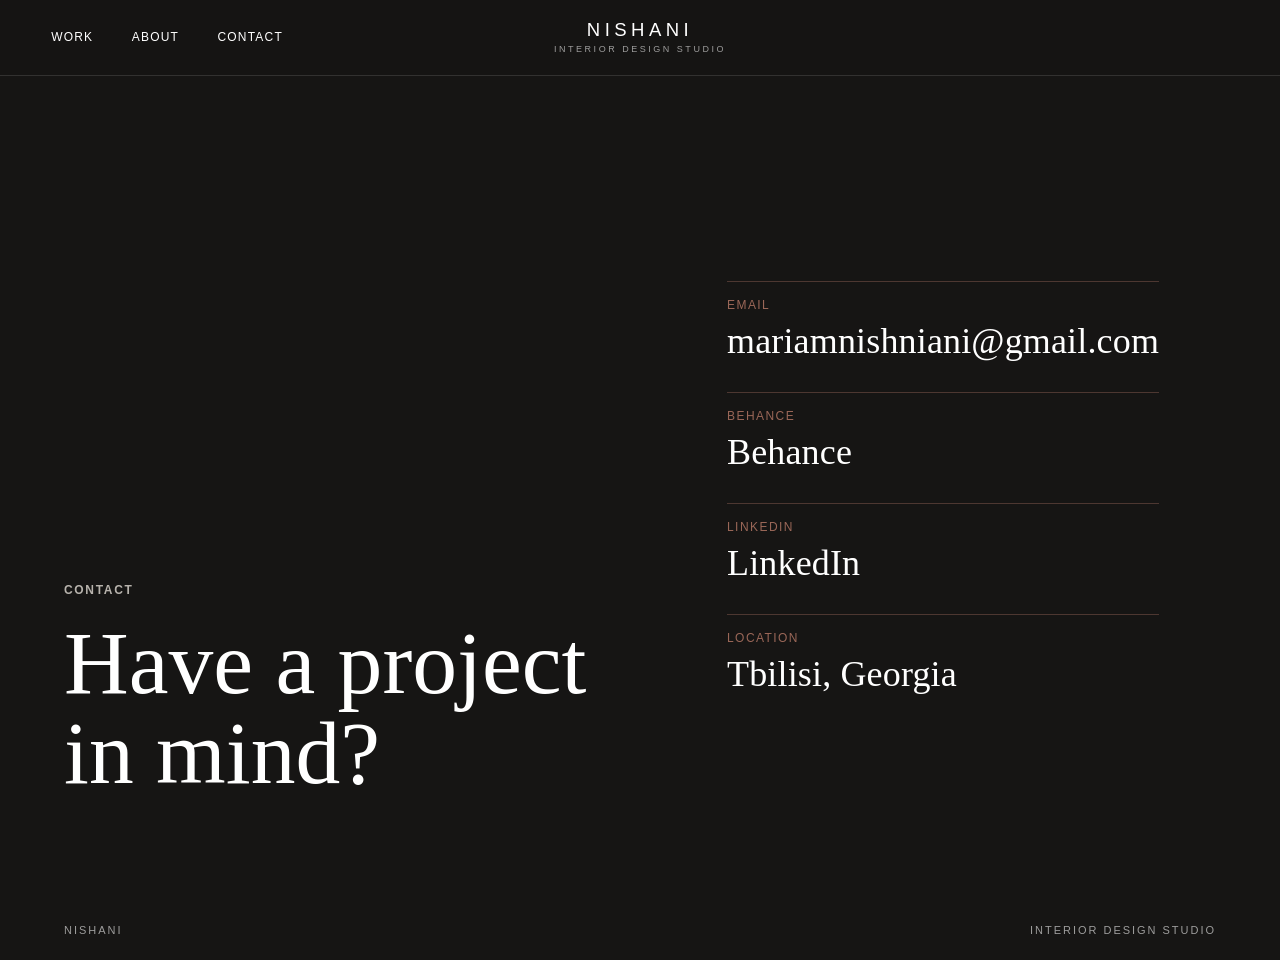
==== commit 77e762cd: "Update Nishani brand lockup" ====
--- a/mariam-n-contact.html
+++ b/mariam-n-contact.html
@@ -3,7 +3,7 @@
   <head>
     <meta charset="utf-8" />
     <meta name="viewport" content="width=device-width, initial-scale=1" />
-    <title>Contact / NISHANI STUDIO</title>
+    <title>Contact / NISHANI</title>
     <link rel="icon" href="favicon.ico" sizes="any" />
     <link rel="icon" type="image/png" sizes="16x16" href="favicon-16x16.png" />
     <link rel="icon" type="image/png" sizes="32x32" href="favicon-32x32.png" />
@@ -18,7 +18,7 @@
         <a href="nishani-about.html">About</a>
         <a href="mariam-n-contact.html">Contact</a>
       </nav>
-      <a class="brand" href="index.html">NISHANI STUDIO<small>HOSPITALITY INTERIORS</small></a>
+      <a class="brand" href="index.html">NISHANI<small>Interior Design Studio</small></a>
       <nav class="nav right" aria-label="Secondary"></nav>
     </header>
 
@@ -50,8 +50,8 @@
     </main>
 
     <footer>
-      <span>NISHANI STUDIO</span>
-      <span>HOSPITALITY INTERIORS</span>
+      <span>NISHANI</span>
+      <span>Interior Design Studio</span>
     </footer>
     <script src="mariam-n-studio.js?v=motion-1"></script>
   </body>
--- a/mariam-n-studio.css
+++ b/mariam-n-studio.css
@@ -490,39 +490,17 @@
   grid-template-columns: minmax(0, 0.72fr) minmax(220px, 0.28fr);
   gap: clamp(16px, 2.4vw, 34px);
   align-items: center;
-  --project-accent: var(--clay);
-  --project-accent-hover: var(--clay);
-  cursor: pointer;
-}
-
-.feature-project--social {
   --project-accent: #4f2f2c;
   --project-accent-hover: #673832;
+  cursor: pointer;
+}
+
+.feature-project--social {
   width: min(1320px, 100%);
   margin-inline: auto;
   grid-template-columns: minmax(0, 0.66fr) minmax(260px, 0.28fr);
   gap: clamp(18px, 2.6vw, 40px);
   justify-content: center;
-}
-
-.feature-project--hotel {
-  --project-accent: #9a6758;
-  --project-accent-hover: #ad7463;
-}
-
-.feature-project--cinematic {
-  --project-accent: #6b4633;
-  --project-accent-hover: #7c5039;
-}
-
-.feature-project--immersive {
-  --project-accent: #9a7a56;
-  --project-accent-hover: #aa855d;
-}
-
-.feature-project--kurunkoo {
-  --project-accent: #6f3b42;
-  --project-accent-hover: #81464d;
 }
 
 .feature-project:nth-child(even) {
@@ -2020,6 +1998,54 @@
   text-transform: uppercase;
 }
 
+.project-nav {
+  display: flex;
+  justify-content: space-between;
+  gap: clamp(28px, 6vw, 88px);
+  width: min(1120px, calc(100% - clamp(40px, 10vw, 156px)));
+  margin: clamp(72px, 8vw, 124px) auto clamp(24px, 3.4vw, 44px);
+  border-top: 1px solid rgba(79, 47, 44, 0.18);
+  padding-top: clamp(30px, 3.8vw, 48px);
+}
+
+.project-nav__link {
+  display: inline-flex;
+  align-items: center;
+  gap: 16px;
+  color: var(--project-accent);
+  font-family: var(--mono-sans);
+  font-size: 15px;
+  letter-spacing: 0.16em;
+  line-height: 1;
+  text-transform: uppercase;
+  transition: color 520ms ease, transform 520ms ease;
+}
+
+.project-nav__link span[aria-hidden="true"] {
+  font-size: 1.45em;
+  line-height: 0.82;
+}
+
+.project-nav__link:hover,
+.project-nav__link:focus-visible {
+  color: var(--project-accent-hover);
+}
+
+.project-nav__link--next {
+  margin-left: auto;
+  text-align: right;
+}
+
+.project-nav__link--prev:hover,
+.project-nav__link--prev:focus-visible {
+  transform: translateX(-3px);
+}
+
+.project-nav__link--next:hover,
+.project-nav__link--next:focus-visible {
+  transform: translateX(3px);
+}
+
 .about-dark footer {
   background: var(--ink);
 }
@@ -2027,7 +2053,7 @@
 [data-reveal] {
   opacity: 0;
   transform: translateY(20px);
-  transition: opacity 1200ms ease, transform 1200ms cubic-bezier(.2,.65,.2,1);
+  transition: opacity 850ms ease-out, transform 850ms ease-out;
 }
 
 [data-reveal].is-visible {
@@ -2126,6 +2152,27 @@
   padding-bottom: clamp(42px, 5vw, 70px);
 }
 
+/* Keep portfolio imagery sitting directly on the white page surface. */
+.feature-project figure,
+.work-card figure,
+.project-hero figure,
+.full-bleed figure,
+.standalone-render figure,
+.gallery-two figure,
+.project-gallery figure,
+.ceiling-pair figure,
+.restroom-pair figure,
+.project-pair figure,
+.drawing-image,
+.frame-floorplan figure,
+.ommo-floorplan figure,
+.ommo-transition figure,
+.rene-page .standalone-render figure,
+.rene-room figure,
+.rene-bathroom-grid figure {
+  background: transparent;
+}
+
 @media (prefers-reduced-motion: reduce) {
   html {
     scroll-behavior: auto;
@@ -2141,6 +2188,7 @@
   .project-hero img,
   .full-bleed img,
   .gallery-two img {
+    opacity: 1;
     transition: none;
     transform: none;
   }
@@ -2215,6 +2263,7 @@
   .ommo-transition figure,
   .frame-page .project-hero figure,
   .frame-page .standalone-render figure,
+  .frame-page .project-pair figure,
   .slow-mornings-page .project-hero figure,
   .slow-mornings-page .full-bleed figure,
   .slow-mornings-page .ceiling-pair figure,
@@ -2234,9 +2283,11 @@
 
   .ommo-page .project-hero img,
   .ommo-page .standalone-render img,
+  .ommo-page .project-pair img,
   .ommo-transition img,
   .frame-page .project-hero img,
   .frame-page .standalone-render img,
+  .frame-page .project-pair img,
   .slow-mornings-page .project-hero img,
   .slow-mornings-page .full-bleed img,
   .slow-mornings-page .ceiling-pair img,
@@ -2261,6 +2312,18 @@
     margin-inline: auto;
   }
 
+  .frame-page .project-pair,
+  .ommo-page .project-pair {
+    grid-template-columns: 1fr;
+    width: min(100%, calc(100vw - 36px));
+  }
+
+  .frame-page .project-pair figure,
+  .ommo-page .project-pair figure {
+    aspect-ratio: auto;
+    overflow: visible;
+  }
+
   .project-title dl {
     grid-template-columns: 1fr;
   }
@@ -2481,4 +2544,15 @@
   footer {
     flex-direction: column;
   }
-}
+
+  .project-nav {
+    width: min(100%, calc(100vw - 36px));
+    margin-top: clamp(52px, 14vw, 78px);
+    padding-top: 28px;
+  }
+
+  .project-nav__link {
+    gap: 12px;
+    font-size: 13px;
+  }
+}
